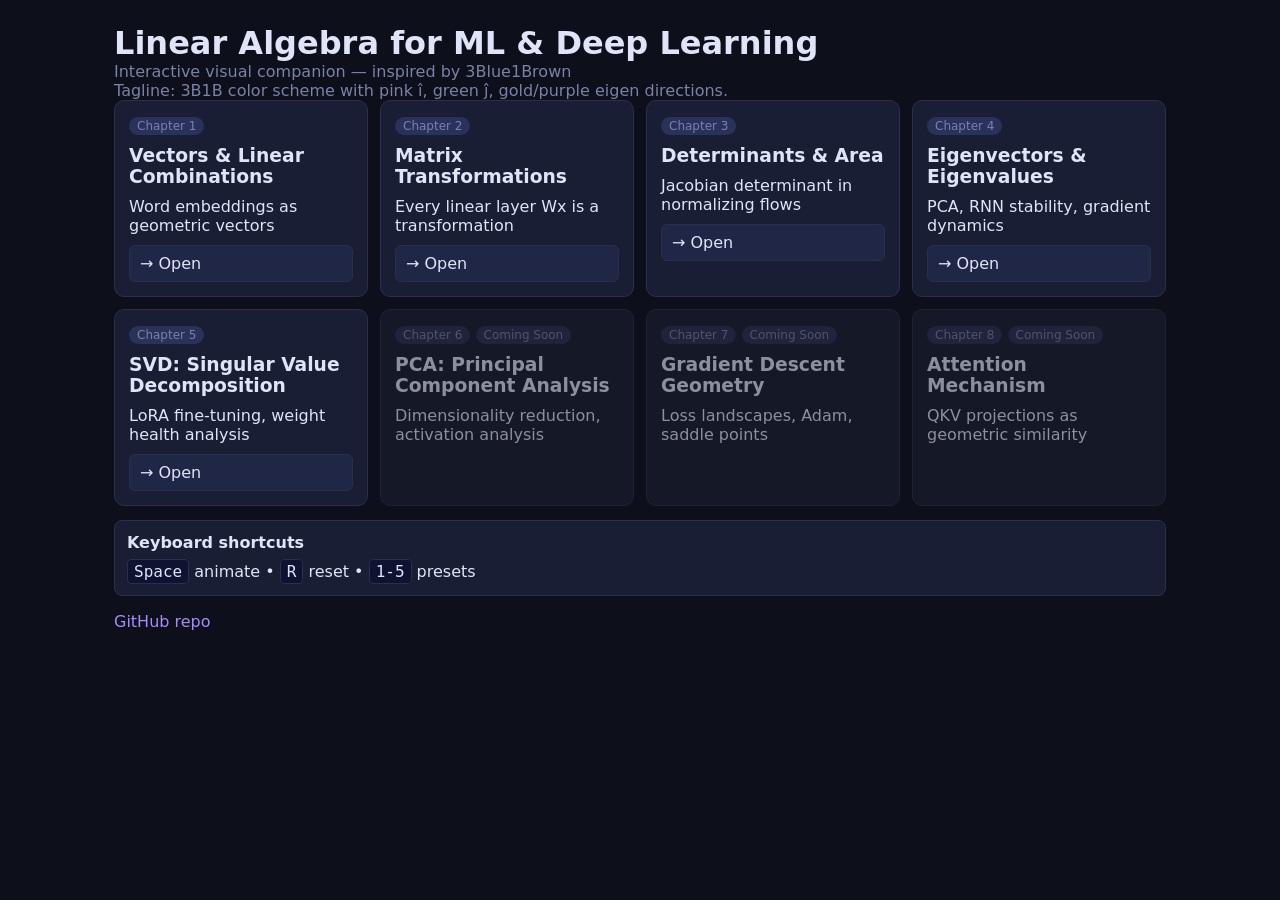
==== index.html @ 696d7d13 "feat: initial release — Linear Algebra Visual Companion 5 interactive chapters for ML/DL learners: -" ====
<!doctype html><html lang="en"><head><meta charset="UTF-8"><meta name="viewport" content="width=device-width, initial-scale=1.0"><title>Linear Algebra for ML & DL</title><link rel="stylesheet" href="css/theme.css"><link rel="stylesheet" href="css/components.css"><style>main{max-width:1100px;margin:auto;padding:24px}h1{font-size:2rem}.hero p{color:var(--text-dim)}.kbd{font-family:var(--font-mono);background:#0d1330;border:1px solid var(--border);padding:2px 6px;border-radius:4px}</style></head><body><main><section class="hero"><h1>Linear Algebra for ML & Deep Learning</h1><p>Interactive visual companion — inspired by 3Blue1Brown</p><p>Tagline: 3B1B color scheme with pink î, green ĵ, gold/purple eigen directions.</p></section><section id="grid" class="chapter-grid"></section><section class="panel" style="margin-top:14px"><div class="panel-title">Keyboard shortcuts</div><div class="narration"><span class="kbd">Space</span> animate • <span class="kbd">R</span> reset • <span class="kbd">1-5</span> presets</div></section><footer style="margin-top:16px"><a href="https://github.com/armaan-hub/Machine_Deep_Learning" target="_blank">GitHub repo</a></footer></main><script>
const chapters = [
  { n:1, title:'Vectors & Linear Combinations', file:'chapters/ch1-vectors-linear-combinations.html', punchline:'Word embeddings as geometric vectors', status:'live' },
  { n:2, title:'Matrix Transformations', file:'chapters/ch2-matrix-transformations.html', punchline:'Every linear layer Wx is a transformation', status:'live' },
  { n:3, title:'Determinants & Area', file:'chapters/ch3-determinants-area.html', punchline:'Jacobian determinant in normalizing flows', status:'live' },
  { n:4, title:'Eigenvectors & Eigenvalues', file:'chapters/ch4-eigenvectors-eigenvalues.html', punchline:'PCA, RNN stability, gradient dynamics', status:'live' },
  { n:5, title:'SVD: Singular Value Decomposition', file:'chapters/ch5-svd.html', punchline:'LoRA fine-tuning, weight health analysis', status:'live' },
  { n:6, title:'PCA: Principal Component Analysis', file:'#', punchline:'Dimensionality reduction, activation analysis', status:'coming' },
  { n:7, title:'Gradient Descent Geometry', file:'#', punchline:'Loss landscapes, Adam, saddle points', status:'coming' },
  { n:8, title:'Attention Mechanism', file:'#', punchline:'QKV projections as geometric similarity', status:'coming' },
];
const grid=document.getElementById('grid');
chapters.forEach(ch=>{const card=document.createElement('article');card.className='chapter-card'+(ch.status==='coming'?' coming-soon':'');card.innerHTML=`<div><span class="badge">Chapter ${ch.n}</span> ${ch.status==='coming'?'<span class="badge">Coming Soon</span>':''}</div><h3>${ch.title}</h3><p>${ch.punchline}</p>`;if(ch.status==='live'){const a=document.createElement('a');a.href=ch.file;a.className='btn';a.textContent='→ Open';card.appendChild(a);}grid.appendChild(card);});
</script></body></html>
---- css/theme.css ----
:root {
  --bg: #0d0f1a;
  --bg-panel: #13162a;
  --bg-card: #1a1e35;
  --border: #2a2f4a;
  --text: #e0e4f8;
  --text-dim: #7a82a8;
  --accent: #a78bfa;
  --i-hat: #e84393;
  --j-hat: #43e8a8;
  --eigen1: #f7c948;
  --eigen2: #7c4dff;
  --positive: #43e8a8;
  --negative: #e84393;
  --neutral: #a78bfa;
  --font-mono: 'JetBrains Mono', 'Fira Code', monospace;
  --font-sans: 'Inter', 'Segoe UI', system-ui, sans-serif;
  --radius: 8px;
  --transition: 0.2s ease;
}

* { box-sizing: border-box; margin: 0; padding: 0; }
html, body { height: 100%; background: var(--bg); color: var(--text); font-family: var(--font-sans); }
a { color: var(--accent); text-decoration: none; }
---- css/components.css ----
.panel{background:var(--bg-card);border:1px solid var(--border);border-radius:var(--radius);padding:12px}
.panel-title{font-weight:700;margin-bottom:8px}
.preset-bar{display:flex;flex-wrap:wrap;gap:8px}
.preset-btn,.btn,.exercise-btn{background:#202746;color:var(--text);border:1px solid var(--border);border-radius:6px;padding:8px 10px;cursor:pointer;transition:var(--transition)}
.preset-btn:hover,.btn:hover,.exercise-btn:hover{border-color:var(--accent)}
.preset-btn.active,.btn.active{background:#2a315b;border-color:var(--accent)}
.transport-bar{display:flex;gap:8px;flex-wrap:wrap}
.info-grid{display:grid;grid-template-columns:1fr;gap:6px}
.info-item{display:flex;justify-content:space-between;gap:10px;color:var(--text-dim)}
.narration{line-height:1.45;color:var(--text)}
.dl-panel .code-block, .code-block{background:#0c1022;border:1px solid var(--border);border-radius:6px;padding:8px;white-space:pre-wrap;font-family:var(--font-mono);font-size:12px}
.exercise-panel{display:flex;flex-direction:column;gap:8px}
.exercise-question{font-weight:600}
.exercise-options{display:flex;gap:8px;flex-wrap:wrap}
.exercise-reveal{font-size:13px;color:var(--text-dim)}
.badge{display:inline-block;padding:2px 8px;border-radius:999px;background:#2a315b;color:var(--text-dim);font-size:12px}
.coming-soon{opacity:.6;filter:grayscale(.25)}
.chapter-card{background:var(--bg-card);border:1px solid var(--border);border-radius:10px;padding:14px;display:flex;flex-direction:column;gap:10px}
.chapter-grid{display:grid;grid-template-columns:repeat(auto-fit,minmax(240px,1fr));gap:12px}
.input-grid{display:grid;grid-template-columns:repeat(2,minmax(0,1fr));gap:6px}
.m-input,input[type='number'],input[type='range']{width:100%;background:#0f1430;color:var(--text);border:1px solid var(--border);border-radius:6px;padding:7px}
label{font-size:13px;color:var(--text-dim);display:block;margin-bottom:4px}
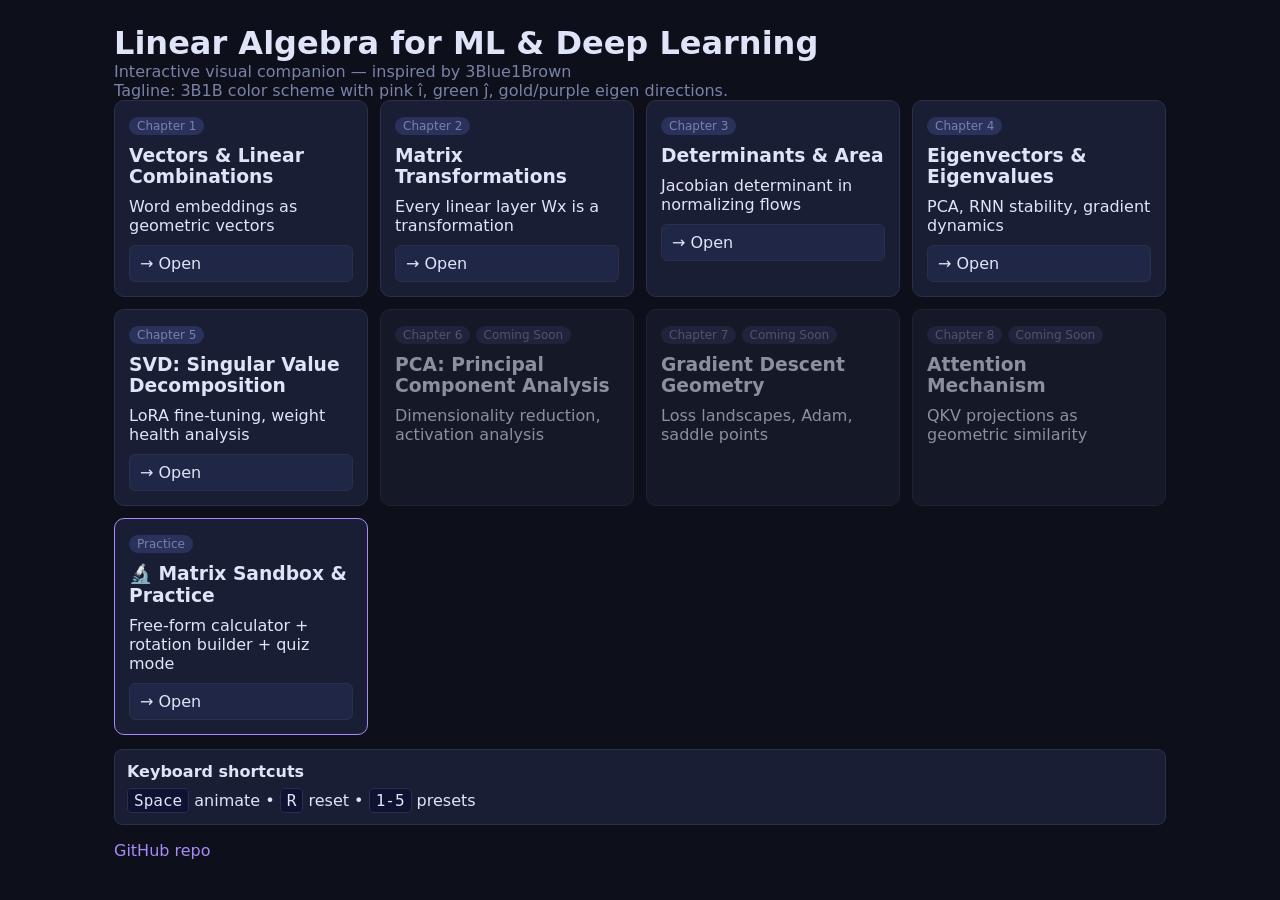
==== commit 8ce4affe: "feat: add matrix sandbox practice page - New chapters/sandbox.html: free-form M×v calculator with ro" ====
--- a/index.html
+++ b/index.html
@@ -11,4 +11,15 @@
 ];
 const grid=document.getElementById('grid');
 chapters.forEach(ch=>{const card=document.createElement('article');card.className='chapter-card'+(ch.status==='coming'?' coming-soon':'');card.innerHTML=`<div><span class="badge">Chapter ${ch.n}</span> ${ch.status==='coming'?'<span class="badge">Coming Soon</span>':''}</div><h3>${ch.title}</h3><p>${ch.punchline}</p>`;if(ch.status==='live'){const a=document.createElement('a');a.href=ch.file;a.className='btn';a.textContent='→ Open';card.appendChild(a);}grid.appendChild(card);});
+// Sandbox card (special accent)
+const sandboxCard = document.createElement('article');
+sandboxCard.className = 'chapter-card';
+sandboxCard.style.borderColor = '#a78bfa';
+sandboxCard.innerHTML = `<div><span class="badge">Practice</span></div><h3>🔬 Matrix Sandbox & Practice</h3><p>Free-form calculator + rotation builder + quiz mode</p>`;
+const sandboxLink = document.createElement('a');
+sandboxLink.href = 'chapters/sandbox.html';
+sandboxLink.className = 'btn';
+sandboxLink.textContent = '→ Open';
+sandboxCard.appendChild(sandboxLink);
+grid.appendChild(sandboxCard);
 </script></body></html>
